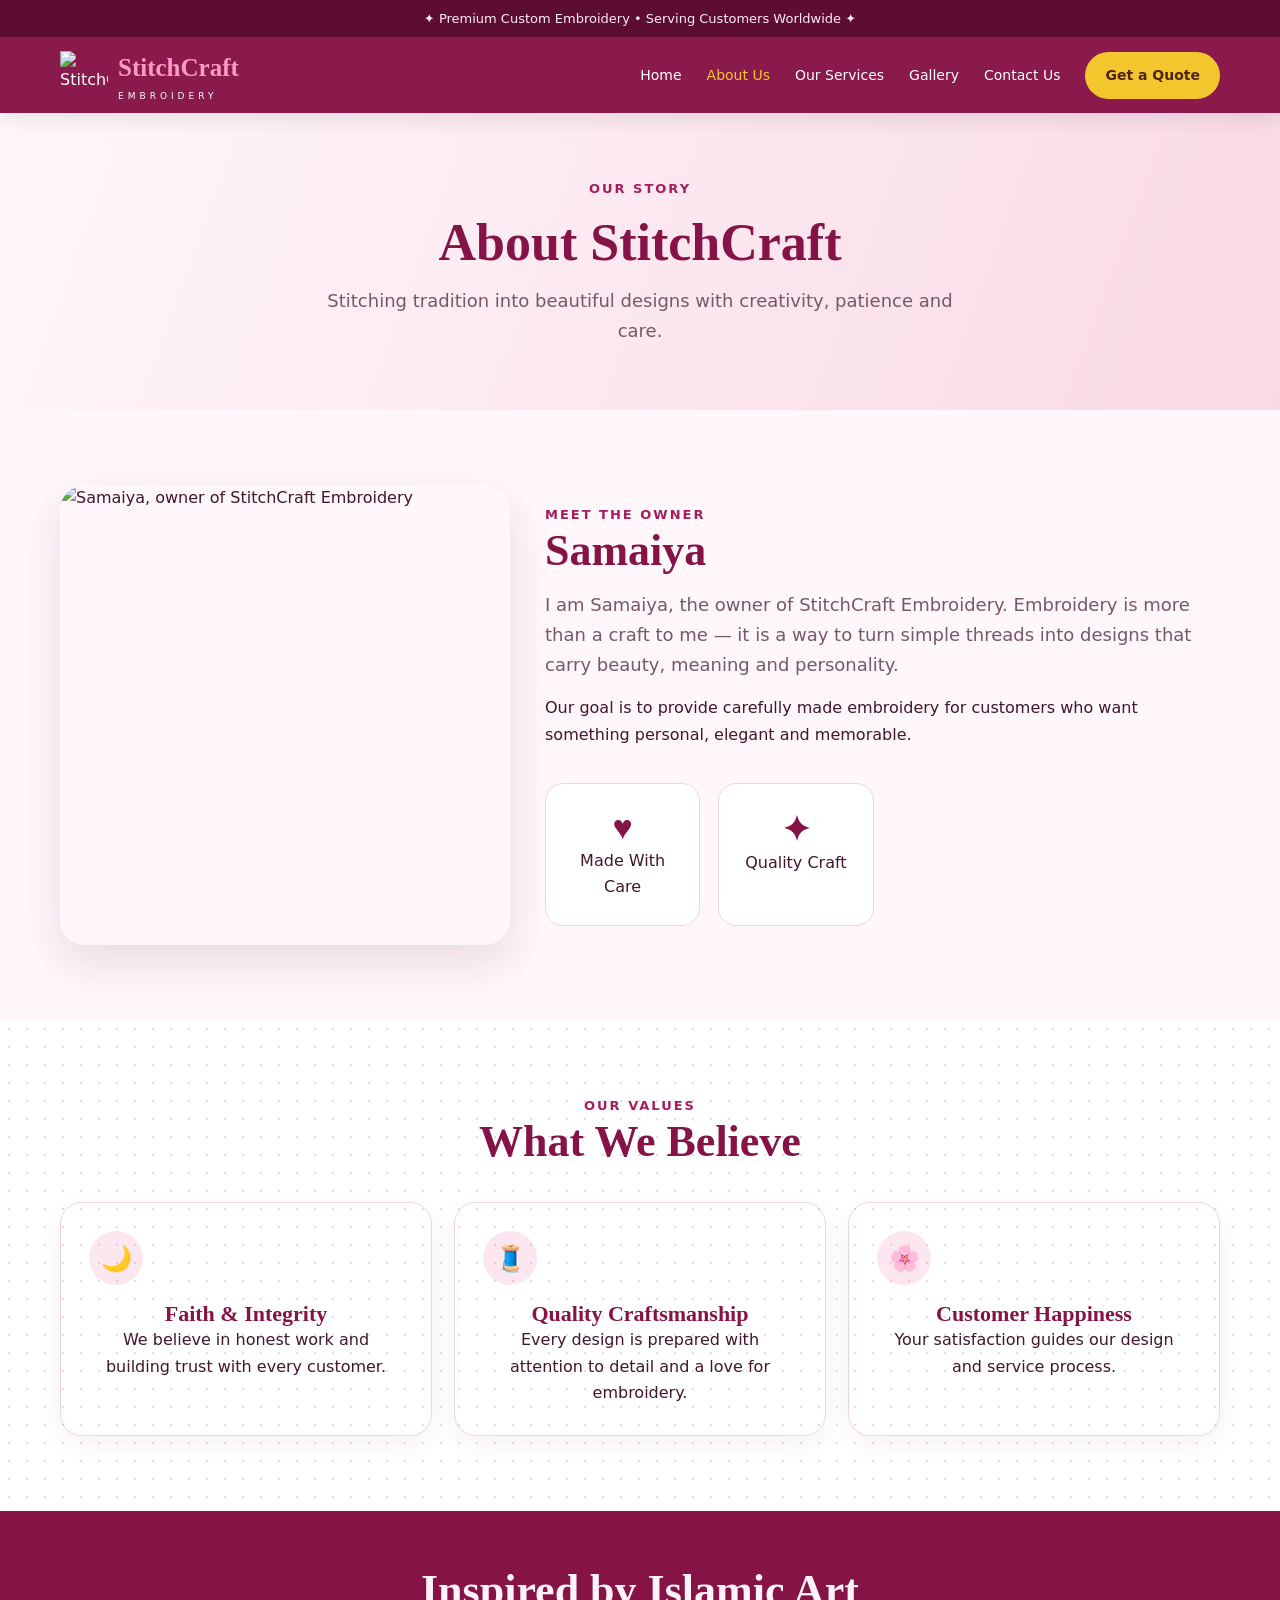
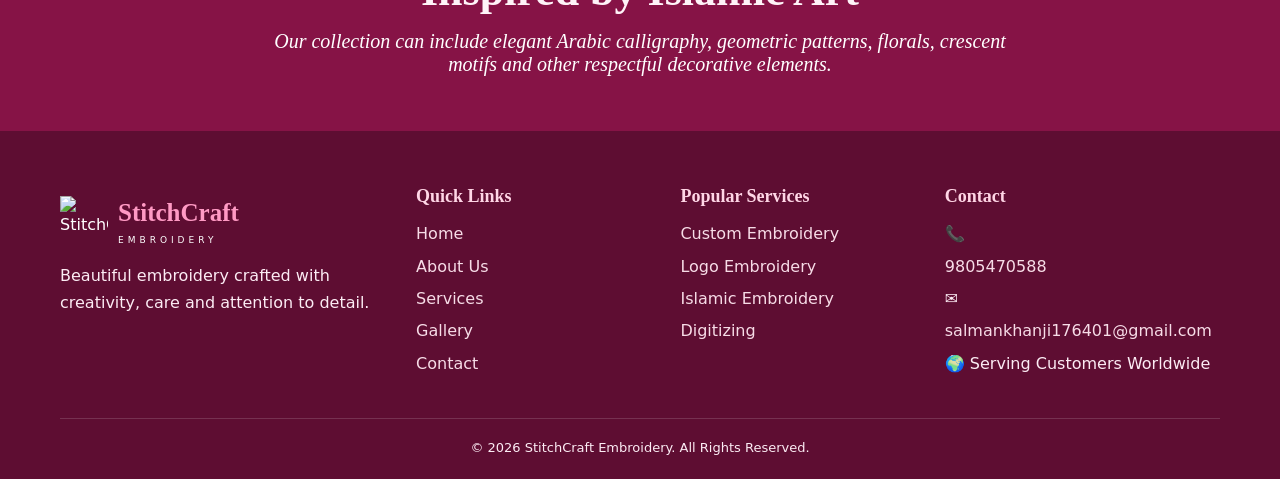
==== about.html @ 7a44d313 "Add files via upload" ====
<!doctype html><html lang="en"><head><meta charset="utf-8"><meta name="viewport" content="width=device-width,initial-scale=1"><title>About StitchCraft Embroidery | Meet Samaiya</title><meta name="description" content="Meet Samaiya, owner of StitchCraft Embroidery, and discover our passion for custom, floral and Islamic-inspired embroidery."><link rel="icon" href="assets/favicon.svg"><link rel="stylesheet" href="style.css"></head><body>
<div class="topbar">✦ Premium Custom Embroidery • Serving Customers Worldwide ✦</div>
<header><div class="container nav">
<a class="brand" href="index.html"><img src="assets/favicon.svg" alt="StitchCraft logo"><div><strong>StitchCraft</strong><span>EMBROIDERY</span></div></a>
<button class="menu-toggle" aria-label="Menu">☰</button>
<nav class="menu"><a class="" href="index.html">Home</a><a class="active" href="about.html">About Us</a><a class="" href="services.html">Our Services</a><a class="" href="gallery.html">Gallery</a><a class="" href="contact.html">Contact Us</a><a class="btn" href="contact.html">Get a Quote</a></nav>
</div></header>
<section class="page-hero"><div class="container"><div class="eyebrow">Our Story</div><h1>About StitchCraft</h1><p class="lead" style="margin:auto">Stitching tradition into beautiful designs with creativity, patience and care.</p></div></section>
<section class="section"><div class="container owner"><div><img src="assets/samaiya-owner.jpg" alt="Samaiya, owner of StitchCraft Embroidery"></div><div><div class="eyebrow">Meet The Owner</div><h2>Samaiya</h2><p class="lead">I am Samaiya, the owner of StitchCraft Embroidery. Embroidery is more than a craft to me — it is a way to turn simple threads into designs that carry beauty, meaning and personality.</p><p style="margin-top:16px">Our goal is to provide carefully made embroidery for customers who want something personal, elegant and memorable.</p><div class="stats"><div class="stat"><b>♥</b><p>Made With Care</p></div><div class="stat"><b>✦</b><p>Quality Craft</p></div></div></div></div></section>
<section class="section pattern"><div class="container center"><div class="eyebrow">Our Values</div><h2>What We Believe</h2><div class="cards"><div class="card"><div class="icon">🌙</div><h3>Faith & Integrity</h3><p>We believe in honest work and building trust with every customer.</p></div><div class="card"><div class="icon">🧵</div><h3>Quality Craftsmanship</h3><p>Every design is prepared with attention to detail and a love for embroidery.</p></div><div class="card"><div class="icon">🌸</div><h3>Customer Happiness</h3><p>Your satisfaction guides our design and service process.</p></div></div></div></section>
<section class="quote"><div class="container"><h2>Inspired by Islamic Art</h2><p>Our collection can include elegant Arabic calligraphy, geometric patterns, florals, crescent motifs and other respectful decorative elements.</p></div></section>
<footer><div class="container footer-grid">
<div><a class="brand" href="index.html"><img src="assets/favicon.svg" alt="StitchCraft"><div><strong>StitchCraft</strong><span>EMBROIDERY</span></div></a><p style="margin-top:15px">Beautiful embroidery crafted with creativity, care and attention to detail.</p></div>
<div><h3>Quick Links</h3><a href="index.html">Home</a><a href="about.html">About Us</a><a href="services.html">Services</a><a href="gallery.html">Gallery</a><a href="contact.html">Contact</a></div>
<div><h3>Popular Services</h3><a href="custom-embroidery.html">Custom Embroidery</a><a href="logo-embroidery.html">Logo Embroidery</a><a href="islamic-embroidery.html">Islamic Embroidery</a><a href="embroidery-digitizing.html">Digitizing</a></div>
<div><h3>Contact</h3><p>📞 <a href="tel:+919805470588">9805470588</a></p><p>✉️ <a href="mailto:salmankhanji176401@gmail.com">salmankhanji176401@gmail.com</a></p><p>🌍 Serving Customers Worldwide</p></div>
</div><div class="container footer-bottom">© 2026 StitchCraft Embroidery. All Rights Reserved.</div></footer><div class="toast"></div>
<script src="script.js"></script></body></html>
---- style.css ----
:root{
 --wine:#861346; --wine2:#a51d5d; --pink:#fce7f0; --soft:#fff7fa;
 --gold:#f4c62e; --ink:#42162b; --muted:#76586a; --white:#fff;
 --shadow:0 18px 45px rgba(91,20,55,.12); --radius:22px;
}
*{box-sizing:border-box;margin:0;padding:0}
html{scroll-behavior:smooth}
body{font-family:Inter,system-ui,-apple-system,Segoe UI,sans-serif;color:var(--ink);background:var(--soft);line-height:1.65}
a{text-decoration:none;color:inherit}
img{max-width:100%;display:block}
.container{width:min(1160px,92%);margin:auto}
.topbar{background:#5e0d32;color:#ffeef6;text-align:center;padding:8px;font-size:13px}
header{position:sticky;top:0;z-index:50;background:rgba(134,19,70,.97);box-shadow:0 5px 20px rgba(0,0,0,.1)}
.nav{height:76px;display:flex;align-items:center;justify-content:space-between;gap:25px}
.brand{display:flex;align-items:center;gap:10px;color:white}
.brand img{width:48px;height:48px}
.brand strong{font-family:Georgia,serif;font-size:25px;color:#ff9ac4}
.brand span{display:block;color:#fff;font-size:9px;letter-spacing:4px}
.menu{display:flex;gap:25px;align-items:center;color:#fff;font-size:14px}
.menu a:hover,.menu a.active{color:var(--gold)}
.btn{display:inline-flex;align-items:center;justify-content:center;gap:8px;border:0;border-radius:999px;padding:12px 20px;background:var(--gold);color:#4c2411;font-weight:800;cursor:pointer}
.btn.wine{background:var(--wine);color:#fff}
.btn.outline{background:transparent;border:1px solid #e7b8cb;color:var(--wine)}
.menu-toggle{display:none;background:none;border:0;color:white;font-size:28px}
.hero{position:relative;overflow:hidden;background:linear-gradient(110deg,#fff7fa 0%,#fde5ef 52%,#f9d3e2 100%);padding:75px 0}
.hero:before,.section.pattern:before{content:"";position:absolute;inset:0;opacity:.16;background-image:radial-gradient(#861346 1px,transparent 1px);background-size:18px 18px;pointer-events:none}
.hero-grid{position:relative;display:grid;grid-template-columns:1.05fr .95fr;gap:55px;align-items:center}
.eyebrow{color:var(--wine2);font-weight:800;text-transform:uppercase;letter-spacing:2px;font-size:13px}
h1{font:700 clamp(40px,6vw,68px)/1.08 Georgia,serif;margin:15px 0;color:var(--wine)}
h2{font:700 clamp(30px,4vw,44px)/1.15 Georgia,serif;color:var(--wine);margin-bottom:14px}
h3{font:700 22px Georgia,serif;color:var(--wine)}
.lead{font-size:18px;color:var(--muted);max-width:650px}
.actions{display:flex;gap:12px;flex-wrap:wrap;margin-top:26px}
.hero-photo{position:relative}
.photo-frame{background:white;padding:10px;border-radius:35px;box-shadow:var(--shadow);transform:rotate(1deg)}
.photo-frame img{height:560px;width:100%;object-fit:cover;object-position:center 30%;border-radius:28px}
.flower{position:absolute;right:-15px;bottom:-18px;font-size:85px;filter:drop-shadow(0 5px 5px rgba(0,0,0,.1))}
.section{position:relative;padding:75px 0}
.section.pattern{background:#fff}
.center{text-align:center}
.center .lead{margin:0 auto}
.cards{display:grid;grid-template-columns:repeat(3,1fr);gap:22px;margin-top:35px}
.card{background:white;border:1px solid #f0d5e1;border-radius:var(--radius);padding:28px;box-shadow:0 8px 25px rgba(91,20,55,.06);transition:.25s}
.card:hover{transform:translateY(-5px);box-shadow:var(--shadow)}
.icon{width:54px;height:54px;border-radius:50%;display:grid;place-items:center;background:var(--pink);font-size:25px;margin-bottom:16px}
.service-list{display:grid;grid-template-columns:repeat(4,1fr);gap:16px;margin-top:30px}
.service-list a{background:#fff;border:1px solid #efd5e0;padding:20px;border-radius:18px;font-weight:700;color:var(--wine)}
.service-list a:hover{background:var(--pink)}
.stats{display:grid;grid-template-columns:repeat(4,1fr);gap:18px;margin-top:35px}
.stat{background:white;border-radius:18px;padding:25px;text-align:center;border:1px solid #f0d5e1}
.stat b{font:700 34px Georgia,serif;color:var(--wine)}
.quote{background:var(--wine);color:#fff;padding:55px 20px;text-align:center;position:relative;overflow:hidden}
.quote h2{color:#fff3f8}
.quote p{max-width:780px;margin:auto;font:italic 20px Georgia,serif}
.gallery{display:grid;grid-template-columns:repeat(4,1fr);gap:16px;margin-top:30px}
.gallery .tile{overflow:hidden;border-radius:20px;background:#eee;aspect-ratio:1}
.gallery .tile img{width:100%;height:100%;object-fit:cover;transition:.4s}
.gallery .tile:hover img{transform:scale(1.06)}
.about-grid{display:grid;grid-template-columns:1fr 1fr;gap:55px;align-items:center}
.owner{display:grid;grid-template-columns:.8fr 1.2fr;gap:35px;align-items:center}
.owner img{height:460px;width:100%;object-fit:cover;object-position:center 25%;border-radius:25px;box-shadow:var(--shadow)}
.contact-grid{display:grid;grid-template-columns:1fr 1fr;gap:25px}
form{display:grid;gap:14px}
input,textarea,select{width:100%;border:1px solid #e4c3d1;border-radius:12px;padding:14px;font:inherit;background:#fff}
textarea{min-height:150px;resize:vertical}
.info{display:grid;gap:15px;margin-top:20px}
.info div{background:#fff;padding:17px;border-radius:14px;border:1px solid #efd5e0}
.breadcrumb{background:#fff1f6;padding:18px 0;color:var(--muted);font-size:14px}
.page-hero{padding:65px 0;background:linear-gradient(110deg,#fff7fa,#f9d9e6);text-align:center}
.page-hero h1{font-size:52px}
footer{background:#5e0d32;color:#fcecf4;padding:55px 0 20px}
.footer-grid{display:grid;grid-template-columns:1.4fr 1fr 1fr 1.2fr;gap:35px}
footer h3{color:#ffd6e6;font-size:18px;margin-bottom:14px}
footer a{color:#f7dce7;display:block;margin:6px 0}
.footer-bottom{border-top:1px solid rgba(255,255,255,.15);margin-top:35px;padding-top:18px;text-align:center;font-size:13px}
.toast{position:fixed;right:20px;bottom:20px;background:#42162b;color:white;padding:14px 18px;border-radius:12px;display:none;z-index:100}
@media(max-width:900px){
 .menu{display:none;position:absolute;left:0;right:0;top:76px;background:var(--wine);padding:20px;flex-direction:column}
 .menu.open{display:flex}.menu-toggle{display:block}.hero-grid,.about-grid,.contact-grid,.owner{grid-template-columns:1fr}
 .cards{grid-template-columns:1fr 1fr}.service-list{grid-template-columns:1fr 1fr}.gallery{grid-template-columns:1fr 1fr}.stats{grid-template-columns:1fr 1fr}
 .photo-frame img{height:470px}.footer-grid{grid-template-columns:1fr 1fr}
}
@media(max-width:600px){
 .cards,.service-list,.gallery,.stats,.footer-grid{grid-template-columns:1fr}
 .hero{padding:50px 0}.section{padding:55px 0}h1{font-size:42px}.page-hero h1{font-size:40px}
 .brand strong{font-size:21px}
}
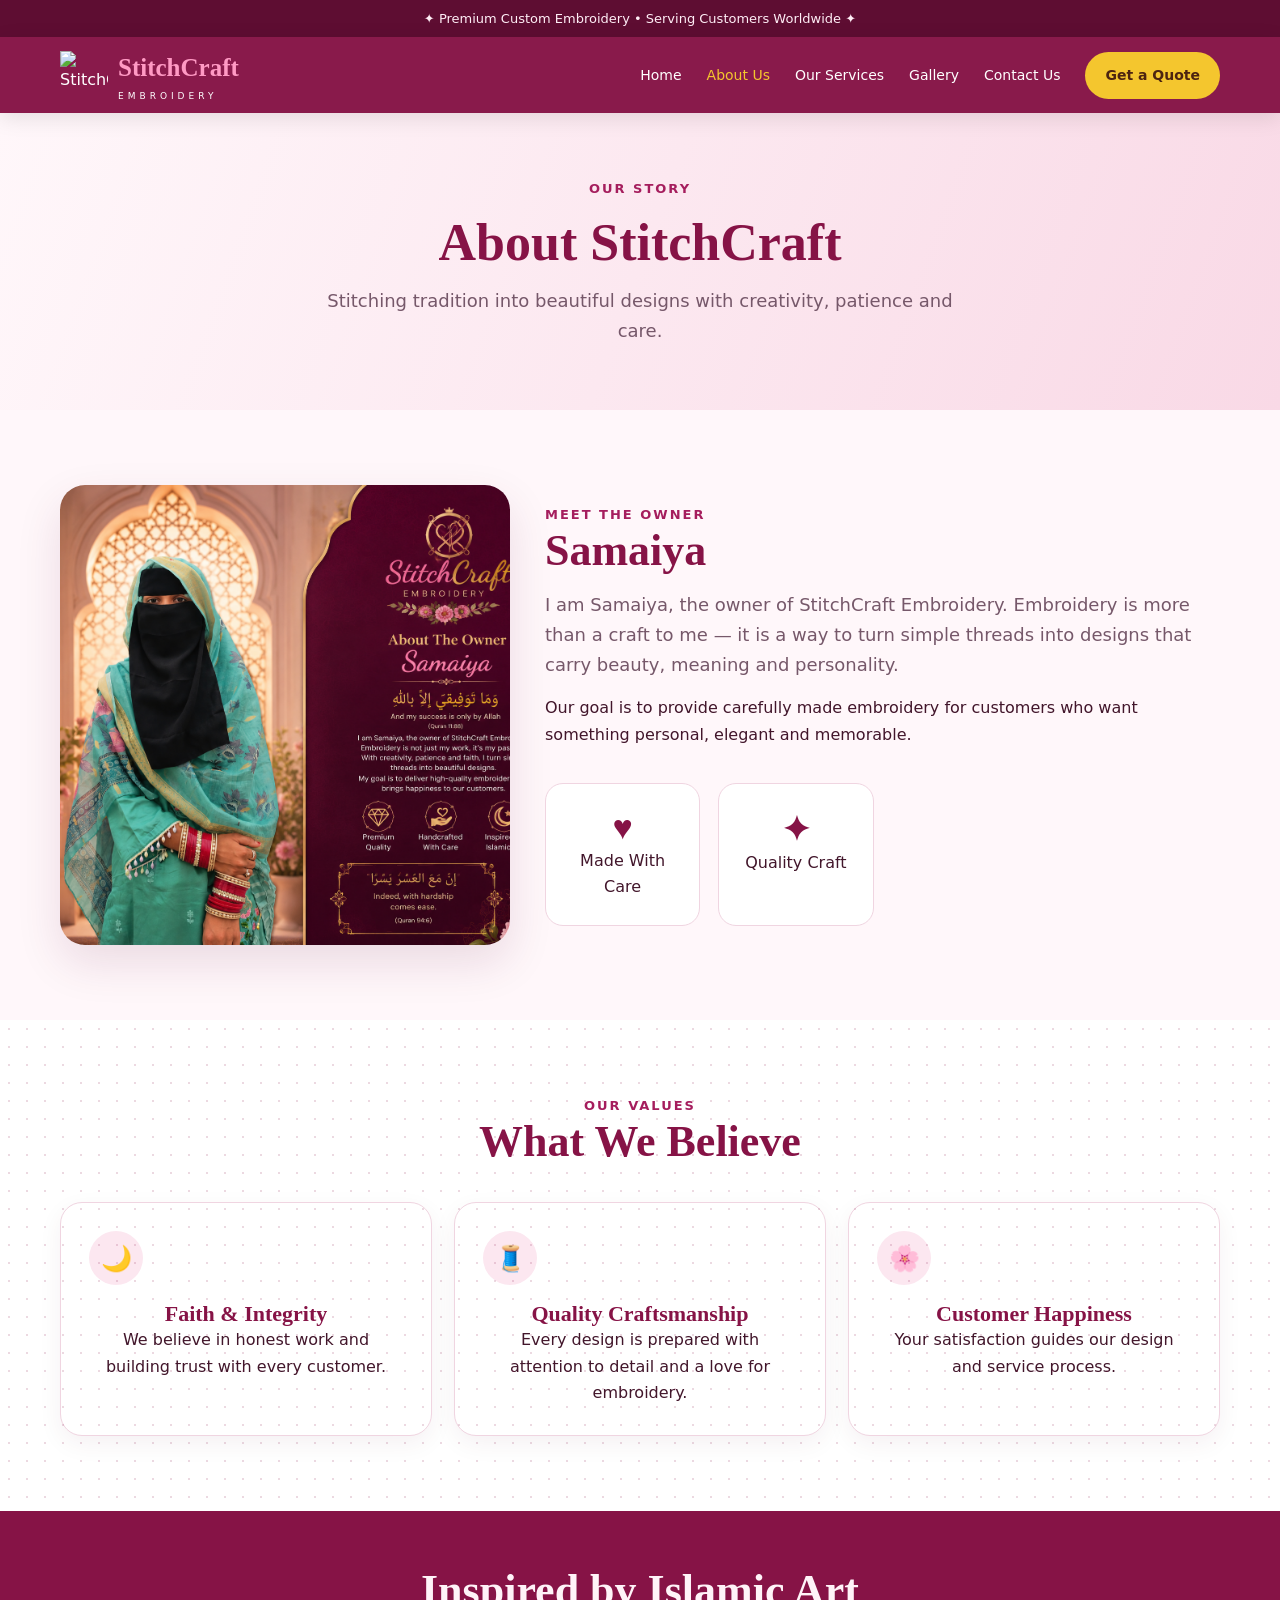
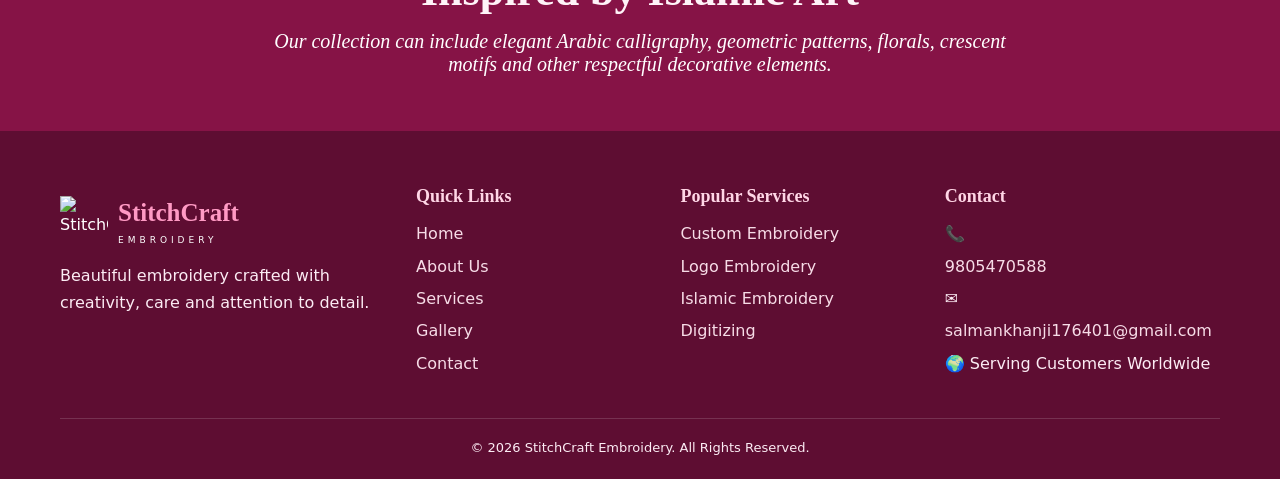
==== commit 03bc67ad: "Update about.html" ====
--- a/about.html
+++ b/about.html
@@ -6,7 +6,7 @@
 <nav class="menu"><a class="" href="index.html">Home</a><a class="active" href="about.html">About Us</a><a class="" href="services.html">Our Services</a><a class="" href="gallery.html">Gallery</a><a class="" href="contact.html">Contact Us</a><a class="btn" href="contact.html">Get a Quote</a></nav>
 </div></header>
 <section class="page-hero"><div class="container"><div class="eyebrow">Our Story</div><h1>About StitchCraft</h1><p class="lead" style="margin:auto">Stitching tradition into beautiful designs with creativity, patience and care.</p></div></section>
-<section class="section"><div class="container owner"><div><img src="assets/samaiya-owner.jpg" alt="Samaiya, owner of StitchCraft Embroidery"></div><div><div class="eyebrow">Meet The Owner</div><h2>Samaiya</h2><p class="lead">I am Samaiya, the owner of StitchCraft Embroidery. Embroidery is more than a craft to me — it is a way to turn simple threads into designs that carry beauty, meaning and personality.</p><p style="margin-top:16px">Our goal is to provide carefully made embroidery for customers who want something personal, elegant and memorable.</p><div class="stats"><div class="stat"><b>♥</b><p>Made With Care</p></div><div class="stat"><b>✦</b><p>Quality Craft</p></div></div></div></div></section>
+<section class="section"><div class="container owner"><div><img src="ChatGPT Image Aug 29, 2026, 09_16_13 PM.png" alt="Samaiya, owner of StitchCraft Embroidery"></div><div><div class="eyebrow">Meet The Owner</div><h2>Samaiya</h2><p class="lead">I am Samaiya, the owner of StitchCraft Embroidery. Embroidery is more than a craft to me — it is a way to turn simple threads into designs that carry beauty, meaning and personality.</p><p style="margin-top:16px">Our goal is to provide carefully made embroidery for customers who want something personal, elegant and memorable.</p><div class="stats"><div class="stat"><b>♥</b><p>Made With Care</p></div><div class="stat"><b>✦</b><p>Quality Craft</p></div></div></div></div></section>
 <section class="section pattern"><div class="container center"><div class="eyebrow">Our Values</div><h2>What We Believe</h2><div class="cards"><div class="card"><div class="icon">🌙</div><h3>Faith & Integrity</h3><p>We believe in honest work and building trust with every customer.</p></div><div class="card"><div class="icon">🧵</div><h3>Quality Craftsmanship</h3><p>Every design is prepared with attention to detail and a love for embroidery.</p></div><div class="card"><div class="icon">🌸</div><h3>Customer Happiness</h3><p>Your satisfaction guides our design and service process.</p></div></div></div></section>
 <section class="quote"><div class="container"><h2>Inspired by Islamic Art</h2><p>Our collection can include elegant Arabic calligraphy, geometric patterns, florals, crescent motifs and other respectful decorative elements.</p></div></section>
 <footer><div class="container footer-grid">
@@ -15,4 +15,4 @@
 <div><h3>Popular Services</h3><a href="custom-embroidery.html">Custom Embroidery</a><a href="logo-embroidery.html">Logo Embroidery</a><a href="islamic-embroidery.html">Islamic Embroidery</a><a href="embroidery-digitizing.html">Digitizing</a></div>
 <div><h3>Contact</h3><p>📞 <a href="tel:+919805470588">9805470588</a></p><p>✉️ <a href="mailto:salmankhanji176401@gmail.com">salmankhanji176401@gmail.com</a></p><p>🌍 Serving Customers Worldwide</p></div>
 </div><div class="container footer-bottom">© 2026 StitchCraft Embroidery. All Rights Reserved.</div></footer><div class="toast"></div>
-<script src="script.js"></script></body></html>+<script src="script.js"></script></body></html>
